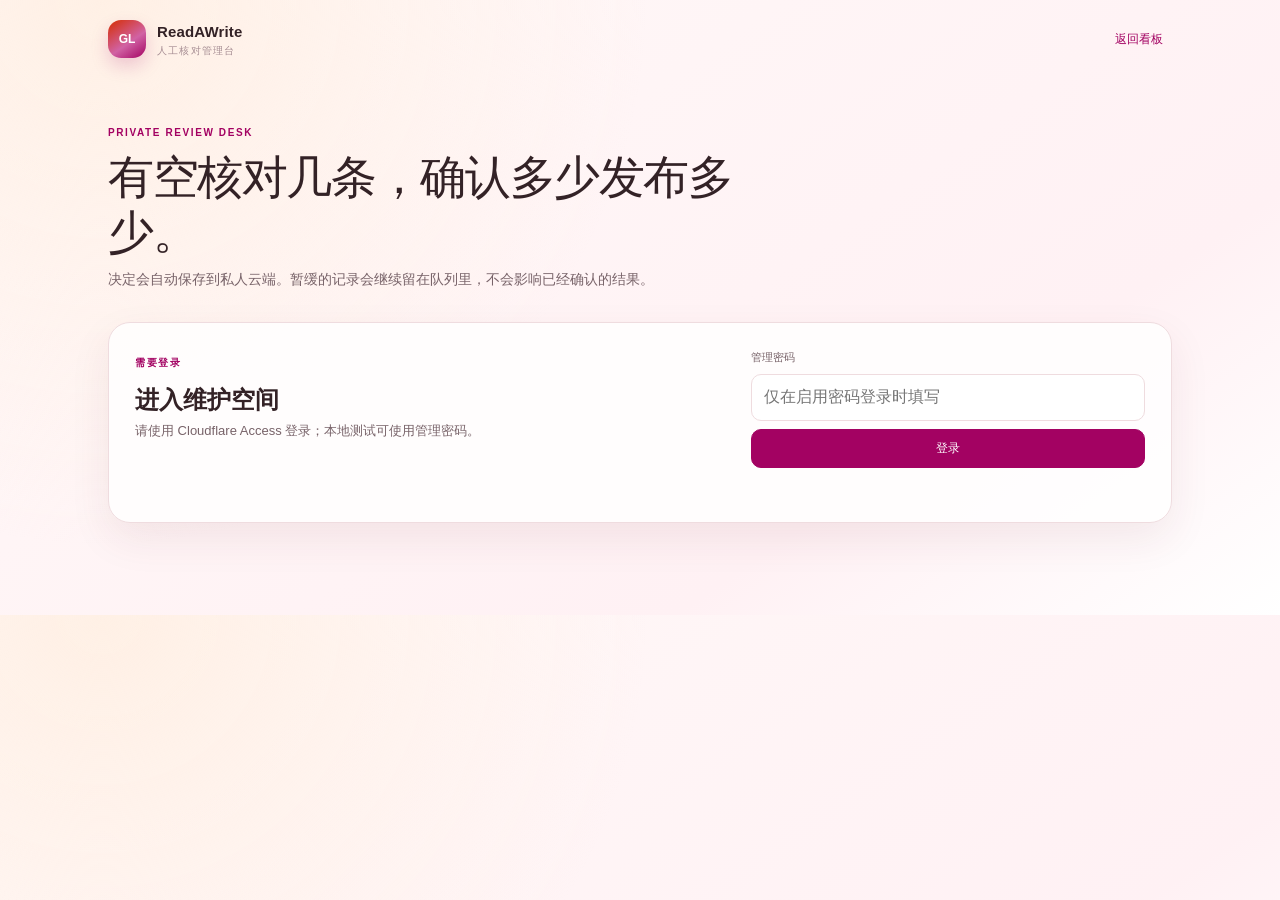
==== admin/index.html @ 91d03c4b "Add protected review management desk" ====
<!doctype html>
<html lang="zh-CN">
<head>
  <meta charset="utf-8">
  <meta name="viewport" content="width=device-width, initial-scale=1">
  <meta name="robots" content="noindex,nofollow">
  <title>人工核对管理台 · ReadAWrite</title>
  <link rel="stylesheet" href="admin.css">
</head>
<body>
  <header class="admin-header">
    <a class="admin-brand" href="../index.html"><span class="brand-mark">GL</span><span><b>ReadAWrite</b><small>人工核对管理台</small></span></a>
    <div class="header-actions"><a href="../index.html">返回看板</a><button id="logoutButton" type="button" hidden>退出</button></div>
  </header>

  <main class="admin-shell">
    <section class="intro">
      <p class="eyebrow">PRIVATE REVIEW DESK</p>
      <h1>有空核对几条，确认多少发布多少。</h1>
      <p>决定会自动保存到私人云端。暂缓的记录会继续留在队列里，不会影响已经确认的结果。</p>
    </section>

    <section class="login-card" id="loginCard" hidden>
      <div><span class="eyebrow">需要登录</span><h2>进入维护空间</h2><p id="loginHint">请使用 Cloudflare Access 登录；本地测试可使用管理密码。</p></div>
      <form id="loginForm"><label for="loginPassword">管理密码</label><input id="loginPassword" name="password" type="password" autocomplete="current-password" placeholder="仅在启用密码登录时填写"><button class="primary" type="submit">登录</button><p class="form-message" id="loginMessage" role="status"></p></form>
    </section>

    <section id="app" hidden>
      <div class="summary-grid">
        <button class="summary-card active" data-kind="required" type="button"><span>待确认</span><strong id="requiredCount">0</strong><small>无法自动判断的记录</small></button>
        <button class="summary-card" data-kind="candidate" type="button"><span>抽查候选</span><strong id="candidateCount">0</strong><small>系统已选结果，可有空复核</small></button>
        <button class="summary-card" data-kind="risk" type="button"><span>风险提示</span><strong id="riskCount">0</strong><small>标签或规则提醒</small></button>
        <button class="summary-card" data-kind="history" type="button"><span>已处理</span><strong id="historyCount">—</strong><small>查看决定与操作记录</small></button>
      </div>

      <div class="toolbar">
        <div class="tabs" role="tablist" aria-label="管理台分区">
          <button class="tab active" data-kind="required" type="button">待确认</button>
          <button class="tab" data-kind="candidate" type="button">抽查候选</button>
          <button class="tab" data-kind="risk" type="button">风险提示</button>
          <button class="tab" data-kind="history" type="button">已处理</button>
        </div>
        <div class="toolbar-row"><label class="search"><span>搜索</span><input id="searchInput" type="search" placeholder="标题、CP 或触发原因"></label><button class="secondary" id="refreshButton" type="button">刷新</button></div>
      </div>

      <div class="selection-bar" id="selectionBar"><span id="selectionSummary">尚未选择</span><button class="secondary" id="confirmButton" type="button" disabled>确认选中</button><button class="primary" id="publishButton" type="button" disabled>发布已确认</button></div>
      <section class="review-list" id="reviewList" aria-live="polite"></section>
      <section class="history-list" id="historyList" hidden></section>
    </section>

    <p class="global-message" id="globalMessage" role="status"></p>
  </main>
  <script src="admin.js"></script>
</body>
</html>
---- admin/admin.css ----
:root{--page:#fff9f8;--card:#fff;--ink:#332226;--muted:#786369;--sub:#a68d93;--line:#efdcdf;--accent:#a30262;--accent-soft:#fbe7f2;--green:#2f7b63;--amber:#9c641f;--shadow:0 16px 42px rgba(105,35,51,.08)}
*{box-sizing:border-box}body{margin:0;color:var(--ink);background:radial-gradient(circle at 8% 0%,#fff0e5,transparent 34rem),linear-gradient(145deg,var(--page),#fff1f4 72%,#fff);font-family:Inter,"Segoe UI","Microsoft YaHei UI","Microsoft YaHei",sans-serif;line-height:1.55}button,input,select,textarea{font:inherit}.admin-header{max-width:1120px;margin:auto;padding:20px 28px;display:flex;justify-content:space-between;align-items:center;gap:20px}.admin-brand{display:flex;align-items:center;gap:11px;color:inherit;text-decoration:none}.brand-mark{display:grid;place-items:center;width:38px;height:38px;border-radius:13px;background:linear-gradient(145deg,#d52d00,#d162a4 58%,#a30262);color:#fff;font-size:12px;font-weight:700;box-shadow:0 8px 18px rgba(163,2,98,.18)}.admin-brand b,.admin-brand small{display:block}.admin-brand b{font-size:15px;letter-spacing:.01em}.admin-brand small{color:var(--sub);font-size:10px;letter-spacing:.12em}.header-actions{display:flex;align-items:center;gap:8px}.header-actions a,.header-actions button{border:0;background:transparent;color:var(--accent);font-size:12px;cursor:pointer;text-decoration:none;padding:7px 9px}.header-actions a:hover,.header-actions button:hover{text-decoration:underline}.admin-shell{max-width:1120px;margin:auto;padding:28px 28px 70px}.intro{max-width:670px;margin:18px 0 32px}.eyebrow{margin:0;color:var(--accent);font-size:10px;font-weight:800;letter-spacing:.16em}.intro h1{margin:10px 0 8px;font-family:"Microsoft YaHei UI","Microsoft YaHei",sans-serif;font-size:clamp(30px,5vw,46px);font-weight:500;line-height:1.2;letter-spacing:-.03em}.intro p:last-child{margin:0;color:var(--muted);font-size:14px}.login-card{display:grid;grid-template-columns:1.2fr .8fr;gap:26px;padding:26px;border:1px solid var(--line);border-radius:22px;background:rgba(255,255,255,.84);box-shadow:var(--shadow)}.login-card h2{margin:7px 0 3px;font-size:24px}.login-card p{margin:0;color:var(--muted);font-size:13px}.login-card form{display:grid;align-content:center;gap:8px}.login-card label{font-size:11px;color:var(--muted)}.login-card input,.search input,.review-note,.decision-select{width:100%;border:1px solid var(--line);border-radius:10px;background:#fff;color:var(--ink);padding:10px 12px;outline:none}.login-card input:focus,.search input:focus,.review-note:focus,.decision-select:focus{border-color:#c9789a;box-shadow:0 0 0 3px rgba(163,2,98,.1)}.form-message,.global-message{min-height:20px;color:var(--muted);font-size:12px;margin:2px 0 0}.summary-grid{display:grid;grid-template-columns:repeat(4,1fr);gap:10px;margin-bottom:22px}.summary-card{padding:16px;text-align:left;border:1px solid var(--line);border-radius:16px;background:rgba(255,255,255,.8);color:var(--ink);cursor:pointer;box-shadow:0 6px 18px rgba(105,35,51,.04);transition:border-color .18s,transform .18s}.summary-card:hover{transform:translateY(-2px)}.summary-card.active{border-color:#ca78a0;background:linear-gradient(145deg,#fff,#fff0f5)}.summary-card span,.summary-card strong,.summary-card small{display:block}.summary-card span{font-size:11px;color:var(--muted)}.summary-card strong{margin:3px 0;font-size:27px;font-variant-numeric:tabular-nums}.summary-card small{font-size:10px;color:var(--sub)}.toolbar{display:flex;justify-content:space-between;align-items:end;gap:15px;margin-bottom:12px}.tabs{display:flex;gap:5px;flex-wrap:wrap}.tab{border:0;border-bottom:2px solid transparent;background:transparent;color:var(--muted);cursor:pointer;padding:8px 10px;font-size:12px}.tab.active{border-color:var(--accent);color:var(--accent);font-weight:700}.toolbar-row{display:flex;align-items:end;gap:8px}.search{display:grid;gap:4px;min-width:260px}.search span{font-size:10px;color:var(--sub)}.search input{padding:8px 10px;font-size:12px}.primary,.secondary{border-radius:10px;padding:9px 13px;cursor:pointer;font-size:12px}.primary{border:1px solid var(--accent);background:var(--accent);color:#fff}.primary:hover{background:#7f034e}.primary:disabled,.secondary:disabled{opacity:.45;cursor:not-allowed}.secondary{border:1px solid var(--line);background:#fff;color:var(--muted)}.secondary:hover{border-color:#ca78a0;color:var(--accent)}.selection-bar{display:flex;justify-content:flex-end;align-items:center;gap:8px;min-height:48px;padding:8px 0;border-top:1px solid var(--line);border-bottom:1px solid var(--line);margin-bottom:13px}.selection-bar span{margin-right:auto;color:var(--muted);font-size:11px}.review-list{display:grid;gap:12px}.review-card{display:grid;grid-template-columns:24px 1fr;gap:12px;padding:18px;border:1px solid var(--line);border-radius:18px;background:rgba(255,255,255,.9);box-shadow:0 7px 20px rgba(105,35,51,.045)}.review-card>input{margin-top:4px;accent-color:var(--accent)}.review-main{min-width:0}.review-meta{display:flex;align-items:center;gap:8px;flex-wrap:wrap;color:var(--sub);font-size:10px}.kind-badge{padding:3px 7px;border-radius:999px;background:var(--accent-soft);color:var(--accent);font-weight:700}.kind-badge.risk{background:#fff1da;color:var(--amber)}.kind-badge.candidate{background:#f0ecfa;color:#66538e}.review-title{margin:7px 0 3px;font-size:16px;font-weight:700}.review-title a{color:inherit;text-decoration:none}.review-title a:hover{color:var(--accent);text-decoration:underline}.review-detail{margin:0;color:var(--muted);font-size:11px}.review-evidence{display:grid;grid-template-columns:repeat(2,minmax(0,1fr));gap:8px;margin:13px 0}.evidence{padding:9px 10px;border-radius:10px;background:#fff7f8;border:1px solid #f2e5e6}.evidence span,.evidence strong{display:block}.evidence span{color:var(--sub);font-size:10px}.evidence strong{margin-top:2px;font-size:12px;overflow-wrap:anywhere}.decision-row{display:grid;grid-template-columns:auto minmax(150px,220px) 1fr;gap:8px;align-items:center}.decision-buttons{display:flex;gap:5px;flex-wrap:wrap}.decision-button{border:1px solid var(--line);border-radius:8px;background:#fff;color:var(--muted);padding:7px 9px;font-size:11px;cursor:pointer}.decision-button.active{border-color:#c9789a;background:var(--accent-soft);color:var(--accent);font-weight:700}.review-note{min-height:37px;resize:vertical;font-size:11px}.decision-select{font-size:11px;padding:8px}.empty{padding:35px;text-align:center;border:1px dashed #e4cdd4;border-radius:16px;color:var(--muted);background:rgba(255,255,255,.6)}.history-list{display:grid;gap:8px}.history-row{padding:13px 15px;border:1px solid var(--line);border-radius:13px;background:#fff;font-size:12px}.history-row small{display:block;color:var(--sub);margin-top:3px}@media(max-width:720px){.admin-header,.admin-shell{padding-inline:17px}.admin-header{padding-top:15px}.intro{margin-top:16px}.login-card{grid-template-columns:1fr;padding:20px}.summary-grid{grid-template-columns:repeat(2,1fr)}.toolbar{display:grid;align-items:stretch}.toolbar-row{justify-content:space-between}.search{min-width:0;flex:1}.selection-bar{flex-wrap:wrap}.selection-bar span{flex-basis:100%;margin-right:0}.review-card{padding:14px;grid-template-columns:21px 1fr}.review-evidence{grid-template-columns:1fr}.decision-row{grid-template-columns:1fr}.review-note{min-height:45px}.summary-card{padding:13px}.summary-card strong{font-size:24px}}
@media(prefers-reduced-motion:reduce){.summary-card{transition:none}}
.state-badge{padding:3px 7px;border-radius:999px;background:#edf7f2;color:var(--green);font-weight:700}.state-badge.published{background:#f0ecfa;color:#66538e}
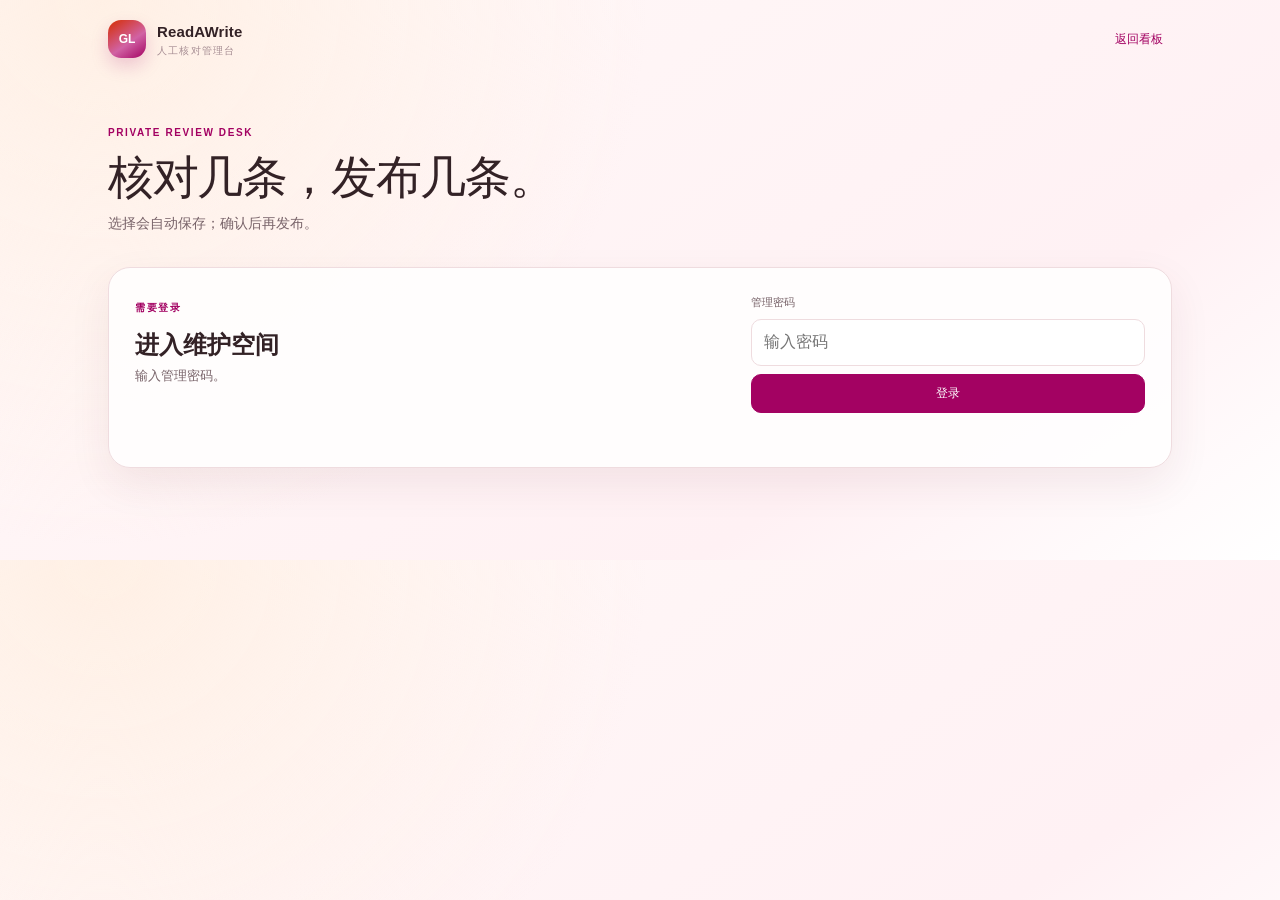
==== commit 46e5635d: "Add review desk filters and concise copy" ====
--- a/admin/index.html
+++ b/admin/index.html
@@ -16,21 +16,21 @@
   <main class="admin-shell">
     <section class="intro">
       <p class="eyebrow">PRIVATE REVIEW DESK</p>
-      <h1>有空核对几条，确认多少发布多少。</h1>
-      <p>决定会自动保存到私人云端。暂缓的记录会继续留在队列里，不会影响已经确认的结果。</p>
+      <h1>核对几条，发布几条。</h1>
+      <p>选择会自动保存；确认后再发布。</p>
     </section>
 
     <section class="login-card" id="loginCard" hidden>
-      <div><span class="eyebrow">需要登录</span><h2>进入维护空间</h2><p id="loginHint">请使用 Cloudflare Access 登录；本地测试可使用管理密码。</p></div>
-      <form id="loginForm"><label for="loginPassword">管理密码</label><input id="loginPassword" name="password" type="password" autocomplete="current-password" placeholder="仅在启用密码登录时填写"><button class="primary" type="submit">登录</button><p class="form-message" id="loginMessage" role="status"></p></form>
+      <div><span class="eyebrow">需要登录</span><h2>进入维护空间</h2><p id="loginHint">输入管理密码。</p></div>
+      <form id="loginForm"><label for="loginPassword">管理密码</label><input id="loginPassword" name="password" type="password" autocomplete="current-password" placeholder="输入密码"><button class="primary" type="submit">登录</button><p class="form-message" id="loginMessage" role="status"></p></form>
     </section>
 
     <section id="app" hidden>
       <div class="summary-grid">
-        <button class="summary-card active" data-kind="required" type="button"><span>待确认</span><strong id="requiredCount">0</strong><small>无法自动判断的记录</small></button>
-        <button class="summary-card" data-kind="candidate" type="button"><span>抽查候选</span><strong id="candidateCount">0</strong><small>系统已选结果，可有空复核</small></button>
-        <button class="summary-card" data-kind="risk" type="button"><span>风险提示</span><strong id="riskCount">0</strong><small>标签或规则提醒</small></button>
-        <button class="summary-card" data-kind="history" type="button"><span>已处理</span><strong id="historyCount">—</strong><small>查看决定与操作记录</small></button>
+        <button class="summary-card active" data-kind="required" type="button"><span>待确认</span><strong id="requiredCount">0</strong><small>无法自动判断</small></button>
+        <button class="summary-card" data-kind="candidate" type="button"><span>抽查候选</span><strong id="candidateCount">0</strong><small>待抽查</small></button>
+        <button class="summary-card" data-kind="risk" type="button"><span>风险提示</span><strong id="riskCount">0</strong><small>规则提醒</small></button>
+        <button class="summary-card" data-kind="history" type="button"><span>已处理</span><strong id="historyCount">—</strong><small>历史记录</small></button>
       </div>
 
       <div class="toolbar">
@@ -40,7 +40,15 @@
           <button class="tab" data-kind="risk" type="button">风险提示</button>
           <button class="tab" data-kind="history" type="button">已处理</button>
         </div>
-        <div class="toolbar-row"><label class="search"><span>搜索</span><input id="searchInput" type="search" placeholder="标题、CP 或触发原因"></label><button class="secondary" id="refreshButton" type="button">刷新</button></div>
+        <div class="toolbar-row"><label class="search"><span>搜索</span><input id="searchInput" type="search" placeholder="标题 / CP / 标签"></label><button class="secondary" id="refreshButton" type="button">刷新</button></div>
+      </div>
+
+      <div class="filter-strip" aria-label="筛选条件">
+        <label><span>状态</span><select id="stateFilter"><option value="">全部</option><option value="pending">未选择</option><option value="draft">已保存</option><option value="confirmed">已确认</option></select></label>
+        <label><span>CP</span><select id="cpFilter"><option value="">全部 CP</option></select></label>
+        <label><span>时间</span><select id="dateFilter"><option value="">全部时间</option></select></label>
+        <button class="secondary" id="clearFilters" type="button">清除筛选</button>
+        <span class="flow-note">选择 → 保存　确认 → 发布</span>
       </div>
 
       <div class="selection-bar" id="selectionBar"><span id="selectionSummary">尚未选择</span><button class="secondary" id="confirmButton" type="button" disabled>确认选中</button><button class="primary" id="publishButton" type="button" disabled>发布已确认</button></div>
--- a/admin/admin.css
+++ b/admin/admin.css
@@ -1,4 +1,5 @@
 :root{--page:#fff9f8;--card:#fff;--ink:#332226;--muted:#786369;--sub:#a68d93;--line:#efdcdf;--accent:#a30262;--accent-soft:#fbe7f2;--green:#2f7b63;--amber:#9c641f;--shadow:0 16px 42px rgba(105,35,51,.08)}
 *{box-sizing:border-box}body{margin:0;color:var(--ink);background:radial-gradient(circle at 8% 0%,#fff0e5,transparent 34rem),linear-gradient(145deg,var(--page),#fff1f4 72%,#fff);font-family:Inter,"Segoe UI","Microsoft YaHei UI","Microsoft YaHei",sans-serif;line-height:1.55}button,input,select,textarea{font:inherit}.admin-header{max-width:1120px;margin:auto;padding:20px 28px;display:flex;justify-content:space-between;align-items:center;gap:20px}.admin-brand{display:flex;align-items:center;gap:11px;color:inherit;text-decoration:none}.brand-mark{display:grid;place-items:center;width:38px;height:38px;border-radius:13px;background:linear-gradient(145deg,#d52d00,#d162a4 58%,#a30262);color:#fff;font-size:12px;font-weight:700;box-shadow:0 8px 18px rgba(163,2,98,.18)}.admin-brand b,.admin-brand small{display:block}.admin-brand b{font-size:15px;letter-spacing:.01em}.admin-brand small{color:var(--sub);font-size:10px;letter-spacing:.12em}.header-actions{display:flex;align-items:center;gap:8px}.header-actions a,.header-actions button{border:0;background:transparent;color:var(--accent);font-size:12px;cursor:pointer;text-decoration:none;padding:7px 9px}.header-actions a:hover,.header-actions button:hover{text-decoration:underline}.admin-shell{max-width:1120px;margin:auto;padding:28px 28px 70px}.intro{max-width:670px;margin:18px 0 32px}.eyebrow{margin:0;color:var(--accent);font-size:10px;font-weight:800;letter-spacing:.16em}.intro h1{margin:10px 0 8px;font-family:"Microsoft YaHei UI","Microsoft YaHei",sans-serif;font-size:clamp(30px,5vw,46px);font-weight:500;line-height:1.2;letter-spacing:-.03em}.intro p:last-child{margin:0;color:var(--muted);font-size:14px}.login-card{display:grid;grid-template-columns:1.2fr .8fr;gap:26px;padding:26px;border:1px solid var(--line);border-radius:22px;background:rgba(255,255,255,.84);box-shadow:var(--shadow)}.login-card h2{margin:7px 0 3px;font-size:24px}.login-card p{margin:0;color:var(--muted);font-size:13px}.login-card form{display:grid;align-content:center;gap:8px}.login-card label{font-size:11px;color:var(--muted)}.login-card input,.search input,.review-note,.decision-select{width:100%;border:1px solid var(--line);border-radius:10px;background:#fff;color:var(--ink);padding:10px 12px;outline:none}.login-card input:focus,.search input:focus,.review-note:focus,.decision-select:focus{border-color:#c9789a;box-shadow:0 0 0 3px rgba(163,2,98,.1)}.form-message,.global-message{min-height:20px;color:var(--muted);font-size:12px;margin:2px 0 0}.summary-grid{display:grid;grid-template-columns:repeat(4,1fr);gap:10px;margin-bottom:22px}.summary-card{padding:16px;text-align:left;border:1px solid var(--line);border-radius:16px;background:rgba(255,255,255,.8);color:var(--ink);cursor:pointer;box-shadow:0 6px 18px rgba(105,35,51,.04);transition:border-color .18s,transform .18s}.summary-card:hover{transform:translateY(-2px)}.summary-card.active{border-color:#ca78a0;background:linear-gradient(145deg,#fff,#fff0f5)}.summary-card span,.summary-card strong,.summary-card small{display:block}.summary-card span{font-size:11px;color:var(--muted)}.summary-card strong{margin:3px 0;font-size:27px;font-variant-numeric:tabular-nums}.summary-card small{font-size:10px;color:var(--sub)}.toolbar{display:flex;justify-content:space-between;align-items:end;gap:15px;margin-bottom:12px}.tabs{display:flex;gap:5px;flex-wrap:wrap}.tab{border:0;border-bottom:2px solid transparent;background:transparent;color:var(--muted);cursor:pointer;padding:8px 10px;font-size:12px}.tab.active{border-color:var(--accent);color:var(--accent);font-weight:700}.toolbar-row{display:flex;align-items:end;gap:8px}.search{display:grid;gap:4px;min-width:260px}.search span{font-size:10px;color:var(--sub)}.search input{padding:8px 10px;font-size:12px}.primary,.secondary{border-radius:10px;padding:9px 13px;cursor:pointer;font-size:12px}.primary{border:1px solid var(--accent);background:var(--accent);color:#fff}.primary:hover{background:#7f034e}.primary:disabled,.secondary:disabled{opacity:.45;cursor:not-allowed}.secondary{border:1px solid var(--line);background:#fff;color:var(--muted)}.secondary:hover{border-color:#ca78a0;color:var(--accent)}.selection-bar{display:flex;justify-content:flex-end;align-items:center;gap:8px;min-height:48px;padding:8px 0;border-top:1px solid var(--line);border-bottom:1px solid var(--line);margin-bottom:13px}.selection-bar span{margin-right:auto;color:var(--muted);font-size:11px}.review-list{display:grid;gap:12px}.review-card{display:grid;grid-template-columns:24px 1fr;gap:12px;padding:18px;border:1px solid var(--line);border-radius:18px;background:rgba(255,255,255,.9);box-shadow:0 7px 20px rgba(105,35,51,.045)}.review-card>input{margin-top:4px;accent-color:var(--accent)}.review-main{min-width:0}.review-meta{display:flex;align-items:center;gap:8px;flex-wrap:wrap;color:var(--sub);font-size:10px}.kind-badge{padding:3px 7px;border-radius:999px;background:var(--accent-soft);color:var(--accent);font-weight:700}.kind-badge.risk{background:#fff1da;color:var(--amber)}.kind-badge.candidate{background:#f0ecfa;color:#66538e}.review-title{margin:7px 0 3px;font-size:16px;font-weight:700}.review-title a{color:inherit;text-decoration:none}.review-title a:hover{color:var(--accent);text-decoration:underline}.review-detail{margin:0;color:var(--muted);font-size:11px}.review-evidence{display:grid;grid-template-columns:repeat(2,minmax(0,1fr));gap:8px;margin:13px 0}.evidence{padding:9px 10px;border-radius:10px;background:#fff7f8;border:1px solid #f2e5e6}.evidence span,.evidence strong{display:block}.evidence span{color:var(--sub);font-size:10px}.evidence strong{margin-top:2px;font-size:12px;overflow-wrap:anywhere}.decision-row{display:grid;grid-template-columns:auto minmax(150px,220px) 1fr;gap:8px;align-items:center}.decision-buttons{display:flex;gap:5px;flex-wrap:wrap}.decision-button{border:1px solid var(--line);border-radius:8px;background:#fff;color:var(--muted);padding:7px 9px;font-size:11px;cursor:pointer}.decision-button.active{border-color:#c9789a;background:var(--accent-soft);color:var(--accent);font-weight:700}.review-note{min-height:37px;resize:vertical;font-size:11px}.decision-select{font-size:11px;padding:8px}.empty{padding:35px;text-align:center;border:1px dashed #e4cdd4;border-radius:16px;color:var(--muted);background:rgba(255,255,255,.6)}.history-list{display:grid;gap:8px}.history-row{padding:13px 15px;border:1px solid var(--line);border-radius:13px;background:#fff;font-size:12px}.history-row small{display:block;color:var(--sub);margin-top:3px}@media(max-width:720px){.admin-header,.admin-shell{padding-inline:17px}.admin-header{padding-top:15px}.intro{margin-top:16px}.login-card{grid-template-columns:1fr;padding:20px}.summary-grid{grid-template-columns:repeat(2,1fr)}.toolbar{display:grid;align-items:stretch}.toolbar-row{justify-content:space-between}.search{min-width:0;flex:1}.selection-bar{flex-wrap:wrap}.selection-bar span{flex-basis:100%;margin-right:0}.review-card{padding:14px;grid-template-columns:21px 1fr}.review-evidence{grid-template-columns:1fr}.decision-row{grid-template-columns:1fr}.review-note{min-height:45px}.summary-card{padding:13px}.summary-card strong{font-size:24px}}
 @media(prefers-reduced-motion:reduce){.summary-card{transition:none}}
+.filter-strip{display:flex;align-items:end;gap:8px;flex-wrap:wrap;margin:-2px 0 14px;padding:10px 0;border-bottom:1px solid var(--line)}.filter-strip label{display:grid;gap:4px;min-width:150px}.filter-strip label span{font-size:10px;color:var(--sub)}.filter-strip select{border:1px solid var(--line);border-radius:9px;background:#fff;color:var(--ink);padding:8px 10px;font-size:11px}.flow-note{margin-left:auto;color:var(--sub);font-size:10px;white-space:nowrap}@media(max-width:720px){.filter-strip{align-items:stretch}.filter-strip label{min-width:calc(50% - 4px);flex:1}.filter-strip .secondary{align-self:end}.flow-note{width:100%;margin:2px 0 0}}
 .state-badge{padding:3px 7px;border-radius:999px;background:#edf7f2;color:var(--green);font-weight:700}.state-badge.published{background:#f0ecfa;color:#66538e}
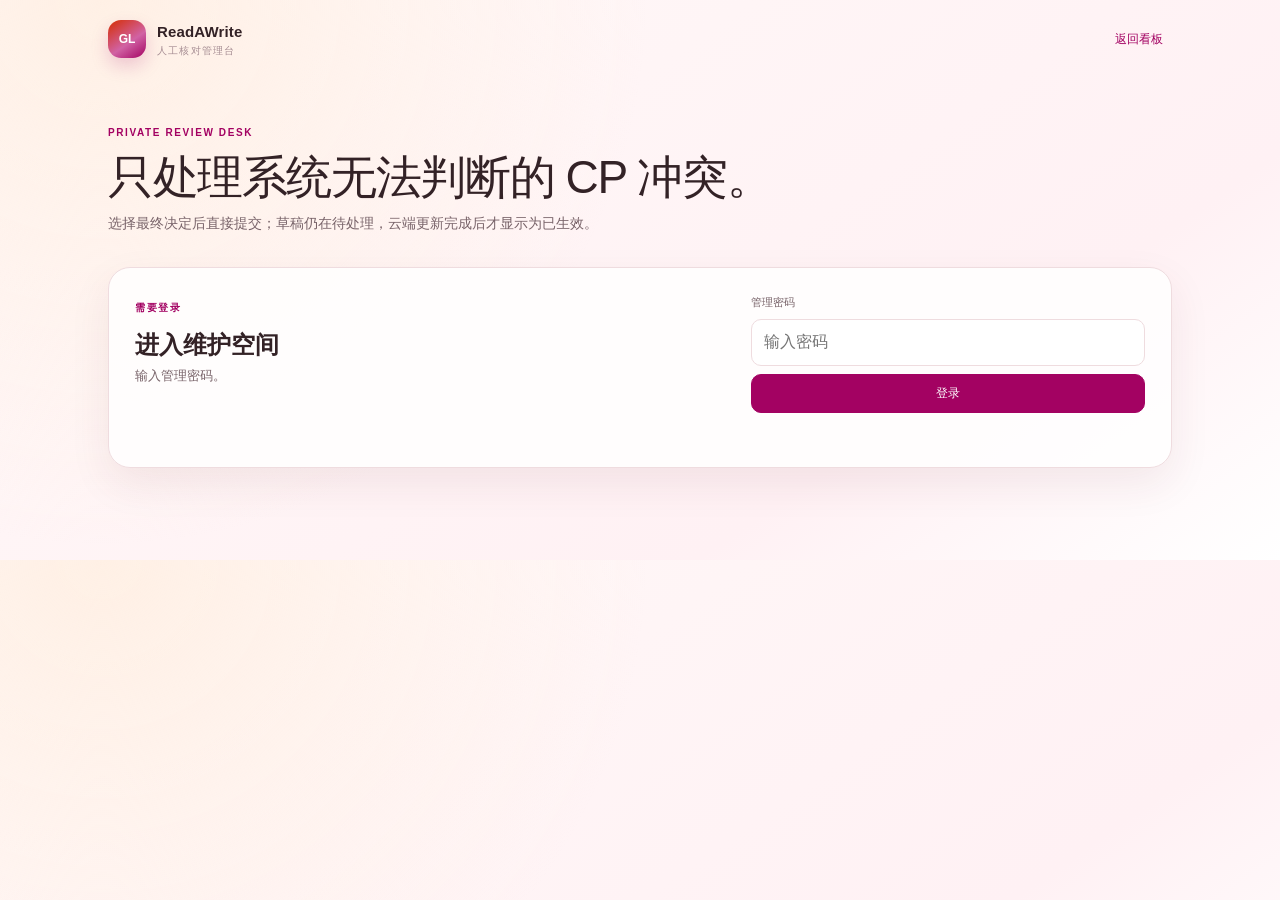
==== commit df8dc41c: "Redesign manual review workflow" ====
--- a/admin/index.html
+++ b/admin/index.html
@@ -16,8 +16,8 @@
   <main class="admin-shell">
     <section class="intro">
       <p class="eyebrow">PRIVATE REVIEW DESK</p>
-      <h1>核对几条，发布几条。</h1>
-      <p>选择会自动保存；确认后再发布。</p>
+      <h1>只处理系统无法判断的 CP 冲突。</h1>
+      <p>选择最终决定后直接提交；草稿仍在待处理，云端更新完成后才显示为已生效。</p>
     </section>
 
     <section class="login-card" id="loginCard" hidden>
@@ -27,33 +27,29 @@
 
     <section id="app" hidden>
       <div class="summary-grid">
-        <button class="summary-card active" data-kind="required" type="button"><span>待确认</span><strong id="requiredCount">0</strong><small>无法自动判断</small></button>
-        <button class="summary-card" data-kind="candidate" type="button"><span>抽查候选</span><strong id="candidateCount">0</strong><small>待抽查</small></button>
-        <button class="summary-card" data-kind="risk" type="button"><span>风险提示</span><strong id="riskCount">0</strong><small>规则提醒</small></button>
-        <button class="summary-card" data-kind="history" type="button"><span>已处理</span><strong id="historyCount">—</strong><small>历史记录</small></button>
+        <button class="summary-card active" data-kind="pending" type="button"><span>待处理</span><strong id="pendingCount">0</strong><small>含未提交修改</small></button>
+        <button class="summary-card" data-kind="results" type="button"><span>处理结果</span><strong id="resultsCount">0</strong><small>已提交与已生效</small></button>
       </div>
 
       <div class="toolbar">
         <div class="tabs" role="tablist" aria-label="管理台分区">
-          <button class="tab active" data-kind="required" type="button">待确认</button>
-          <button class="tab" data-kind="candidate" type="button">抽查候选</button>
-          <button class="tab" data-kind="risk" type="button">风险提示</button>
-          <button class="tab" data-kind="history" type="button">已处理</button>
+          <button class="tab active" data-kind="pending" type="button">待处理</button>
+          <button class="tab" data-kind="results" type="button">处理结果</button>
         </div>
         <div class="toolbar-row"><label class="search"><span>搜索</span><input id="searchInput" type="search" placeholder="标题 / CP / 标签"></label><button class="secondary" id="refreshButton" type="button">刷新</button></div>
       </div>
 
       <div class="filter-strip" aria-label="筛选条件">
-        <label><span>状态</span><select id="stateFilter"><option value="">全部</option><option value="pending">未选择</option><option value="draft">已保存</option><option value="confirmed">已确认</option></select></label>
+        <label><span>状态</span><select id="stateFilter"><option value="">全部</option><option value="pending">未选择</option><option value="draft">未提交修改</option></select></label>
         <label><span>CP</span><select id="cpFilter"><option value="">全部 CP</option></select></label>
         <label><span>时间</span><select id="dateFilter"><option value="">全部时间</option></select></label>
         <button class="secondary" id="clearFilters" type="button">清除筛选</button>
-        <span class="flow-note">选择 → 保存　确认 → 发布</span>
+        <span class="flow-note">选择决定 → 自动保存 → 提交所选</span>
       </div>
 
-      <div class="selection-bar" id="selectionBar"><span id="selectionSummary">尚未选择</span><button class="secondary" id="confirmButton" type="button" disabled>确认选中</button><button class="primary" id="publishButton" type="button" disabled>发布已确认</button></div>
+      <div class="selection-bar" id="selectionBar"><span id="selectionSummary">尚未选择</span><button class="primary" id="submitButton" type="button" disabled>提交所选</button></div>
       <section class="review-list" id="reviewList" aria-live="polite"></section>
-      <section class="history-list" id="historyList" hidden></section>
+      <section class="history-list" id="resultList" hidden></section>
     </section>
 
     <p class="global-message" id="globalMessage" role="status"></p>
--- a/admin/admin.css
+++ b/admin/admin.css
@@ -2,4 +2,20 @@
 *{box-sizing:border-box}body{margin:0;color:var(--ink);background:radial-gradient(circle at 8% 0%,#fff0e5,transparent 34rem),linear-gradient(145deg,var(--page),#fff1f4 72%,#fff);font-family:Inter,"Segoe UI","Microsoft YaHei UI","Microsoft YaHei",sans-serif;line-height:1.55}button,input,select,textarea{font:inherit}.admin-header{max-width:1120px;margin:auto;padding:20px 28px;display:flex;justify-content:space-between;align-items:center;gap:20px}.admin-brand{display:flex;align-items:center;gap:11px;color:inherit;text-decoration:none}.brand-mark{display:grid;place-items:center;width:38px;height:38px;border-radius:13px;background:linear-gradient(145deg,#d52d00,#d162a4 58%,#a30262);color:#fff;font-size:12px;font-weight:700;box-shadow:0 8px 18px rgba(163,2,98,.18)}.admin-brand b,.admin-brand small{display:block}.admin-brand b{font-size:15px;letter-spacing:.01em}.admin-brand small{color:var(--sub);font-size:10px;letter-spacing:.12em}.header-actions{display:flex;align-items:center;gap:8px}.header-actions a,.header-actions button{border:0;background:transparent;color:var(--accent);font-size:12px;cursor:pointer;text-decoration:none;padding:7px 9px}.header-actions a:hover,.header-actions button:hover{text-decoration:underline}.admin-shell{max-width:1120px;margin:auto;padding:28px 28px 70px}.intro{max-width:670px;margin:18px 0 32px}.eyebrow{margin:0;color:var(--accent);font-size:10px;font-weight:800;letter-spacing:.16em}.intro h1{margin:10px 0 8px;font-family:"Microsoft YaHei UI","Microsoft YaHei",sans-serif;font-size:clamp(30px,5vw,46px);font-weight:500;line-height:1.2;letter-spacing:-.03em}.intro p:last-child{margin:0;color:var(--muted);font-size:14px}.login-card{display:grid;grid-template-columns:1.2fr .8fr;gap:26px;padding:26px;border:1px solid var(--line);border-radius:22px;background:rgba(255,255,255,.84);box-shadow:var(--shadow)}.login-card h2{margin:7px 0 3px;font-size:24px}.login-card p{margin:0;color:var(--muted);font-size:13px}.login-card form{display:grid;align-content:center;gap:8px}.login-card label{font-size:11px;color:var(--muted)}.login-card input,.search input,.review-note,.decision-select{width:100%;border:1px solid var(--line);border-radius:10px;background:#fff;color:var(--ink);padding:10px 12px;outline:none}.login-card input:focus,.search input:focus,.review-note:focus,.decision-select:focus{border-color:#c9789a;box-shadow:0 0 0 3px rgba(163,2,98,.1)}.form-message,.global-message{min-height:20px;color:var(--muted);font-size:12px;margin:2px 0 0}.summary-grid{display:grid;grid-template-columns:repeat(4,1fr);gap:10px;margin-bottom:22px}.summary-card{padding:16px;text-align:left;border:1px solid var(--line);border-radius:16px;background:rgba(255,255,255,.8);color:var(--ink);cursor:pointer;box-shadow:0 6px 18px rgba(105,35,51,.04);transition:border-color .18s,transform .18s}.summary-card:hover{transform:translateY(-2px)}.summary-card.active{border-color:#ca78a0;background:linear-gradient(145deg,#fff,#fff0f5)}.summary-card span,.summary-card strong,.summary-card small{display:block}.summary-card span{font-size:11px;color:var(--muted)}.summary-card strong{margin:3px 0;font-size:27px;font-variant-numeric:tabular-nums}.summary-card small{font-size:10px;color:var(--sub)}.toolbar{display:flex;justify-content:space-between;align-items:end;gap:15px;margin-bottom:12px}.tabs{display:flex;gap:5px;flex-wrap:wrap}.tab{border:0;border-bottom:2px solid transparent;background:transparent;color:var(--muted);cursor:pointer;padding:8px 10px;font-size:12px}.tab.active{border-color:var(--accent);color:var(--accent);font-weight:700}.toolbar-row{display:flex;align-items:end;gap:8px}.search{display:grid;gap:4px;min-width:260px}.search span{font-size:10px;color:var(--sub)}.search input{padding:8px 10px;font-size:12px}.primary,.secondary{border-radius:10px;padding:9px 13px;cursor:pointer;font-size:12px}.primary{border:1px solid var(--accent);background:var(--accent);color:#fff}.primary:hover{background:#7f034e}.primary:disabled,.secondary:disabled{opacity:.45;cursor:not-allowed}.secondary{border:1px solid var(--line);background:#fff;color:var(--muted)}.secondary:hover{border-color:#ca78a0;color:var(--accent)}.selection-bar{display:flex;justify-content:flex-end;align-items:center;gap:8px;min-height:48px;padding:8px 0;border-top:1px solid var(--line);border-bottom:1px solid var(--line);margin-bottom:13px}.selection-bar span{margin-right:auto;color:var(--muted);font-size:11px}.review-list{display:grid;gap:12px}.review-card{display:grid;grid-template-columns:24px 1fr;gap:12px;padding:18px;border:1px solid var(--line);border-radius:18px;background:rgba(255,255,255,.9);box-shadow:0 7px 20px rgba(105,35,51,.045)}.review-card>input{margin-top:4px;accent-color:var(--accent)}.review-main{min-width:0}.review-meta{display:flex;align-items:center;gap:8px;flex-wrap:wrap;color:var(--sub);font-size:10px}.kind-badge{padding:3px 7px;border-radius:999px;background:var(--accent-soft);color:var(--accent);font-weight:700}.kind-badge.risk{background:#fff1da;color:var(--amber)}.kind-badge.candidate{background:#f0ecfa;color:#66538e}.review-title{margin:7px 0 3px;font-size:16px;font-weight:700}.review-title a{color:inherit;text-decoration:none}.review-title a:hover{color:var(--accent);text-decoration:underline}.review-detail{margin:0;color:var(--muted);font-size:11px}.review-evidence{display:grid;grid-template-columns:repeat(2,minmax(0,1fr));gap:8px;margin:13px 0}.evidence{padding:9px 10px;border-radius:10px;background:#fff7f8;border:1px solid #f2e5e6}.evidence span,.evidence strong{display:block}.evidence span{color:var(--sub);font-size:10px}.evidence strong{margin-top:2px;font-size:12px;overflow-wrap:anywhere}.decision-row{display:grid;grid-template-columns:auto minmax(150px,220px) 1fr;gap:8px;align-items:center}.decision-buttons{display:flex;gap:5px;flex-wrap:wrap}.decision-button{border:1px solid var(--line);border-radius:8px;background:#fff;color:var(--muted);padding:7px 9px;font-size:11px;cursor:pointer}.decision-button.active{border-color:#c9789a;background:var(--accent-soft);color:var(--accent);font-weight:700}.review-note{min-height:37px;resize:vertical;font-size:11px}.decision-select{font-size:11px;padding:8px}.empty{padding:35px;text-align:center;border:1px dashed #e4cdd4;border-radius:16px;color:var(--muted);background:rgba(255,255,255,.6)}.history-list{display:grid;gap:8px}.history-row{padding:13px 15px;border:1px solid var(--line);border-radius:13px;background:#fff;font-size:12px}.history-row small{display:block;color:var(--sub);margin-top:3px}@media(max-width:720px){.admin-header,.admin-shell{padding-inline:17px}.admin-header{padding-top:15px}.intro{margin-top:16px}.login-card{grid-template-columns:1fr;padding:20px}.summary-grid{grid-template-columns:repeat(2,1fr)}.toolbar{display:grid;align-items:stretch}.toolbar-row{justify-content:space-between}.search{min-width:0;flex:1}.selection-bar{flex-wrap:wrap}.selection-bar span{flex-basis:100%;margin-right:0}.review-card{padding:14px;grid-template-columns:21px 1fr}.review-evidence{grid-template-columns:1fr}.decision-row{grid-template-columns:1fr}.review-note{min-height:45px}.summary-card{padding:13px}.summary-card strong{font-size:24px}}
 @media(prefers-reduced-motion:reduce){.summary-card{transition:none}}
 .filter-strip{display:flex;align-items:end;gap:8px;flex-wrap:wrap;margin:-2px 0 14px;padding:10px 0;border-bottom:1px solid var(--line)}.filter-strip label{display:grid;gap:4px;min-width:150px}.filter-strip label span{font-size:10px;color:var(--sub)}.filter-strip select{border:1px solid var(--line);border-radius:9px;background:#fff;color:var(--ink);padding:8px 10px;font-size:11px}.flow-note{margin-left:auto;color:var(--sub);font-size:10px;white-space:nowrap}@media(max-width:720px){.filter-strip{align-items:stretch}.filter-strip label{min-width:calc(50% - 4px);flex:1}.filter-strip .secondary{align-self:end}.flow-note{width:100%;margin:2px 0 0}}
+.review-card.informational{grid-template-columns:1fr}
+.review-card.informational{padding:14px 16px}.review-card.informational .review-title{margin-top:4px;margin-bottom:0;font-size:15px}.review-card.informational .review-evidence{grid-template-columns:repeat(4,minmax(0,1fr));gap:6px;margin:9px 0 0}.review-card.informational .evidence{padding:7px 8px}.review-card.informational .evidence span{font-size:9px}.review-card.informational .evidence strong{font-size:11px}@media(max-width:720px){.review-card.informational .review-evidence{grid-template-columns:repeat(2,minmax(0,1fr))}}@media(max-width:420px){.review-card.informational .review-evidence{grid-template-columns:1fr}}
 .state-badge{padding:3px 7px;border-radius:999px;background:#edf7f2;color:var(--green);font-weight:700}.state-badge.published{background:#f0ecfa;color:#66538e}
+
+/* 管理台只保留“待处理 / 处理结果”两层，并明确区分草稿、提交和生效。 */
+.summary-grid{grid-template-columns:repeat(2,minmax(0,1fr))}
+.state-badge.draft{background:#fff1da;color:var(--amber)}
+.state-badge.submitted{background:#edf3fb;color:#366a9f}
+.state-badge.effective{background:#edf7f2;color:var(--green)}
+.result-row{display:grid;gap:6px;padding:15px 17px;border:1px solid var(--line);border-radius:14px;background:#fff;box-shadow:0 6px 18px rgba(105,35,51,.035)}
+.result-top{display:flex;align-items:center;justify-content:space-between;gap:12px}
+.result-title{min-width:0;color:var(--ink);font-size:14px;font-weight:700;text-decoration:none;overflow-wrap:anywhere}
+.result-title:hover{color:var(--accent);text-decoration:underline}
+.result-decision{font-size:12px;color:var(--accent)}
+.result-meta{color:var(--sub);font-size:10px}
+.result-note{margin:2px 0 0;padding:8px 10px;border-radius:9px;background:#fff7f8;color:var(--muted);font-size:11px}
+@media(max-width:720px){.summary-grid{grid-template-columns:1fr 1fr}.result-top{align-items:flex-start}.result-top .state-badge{flex:none}}
